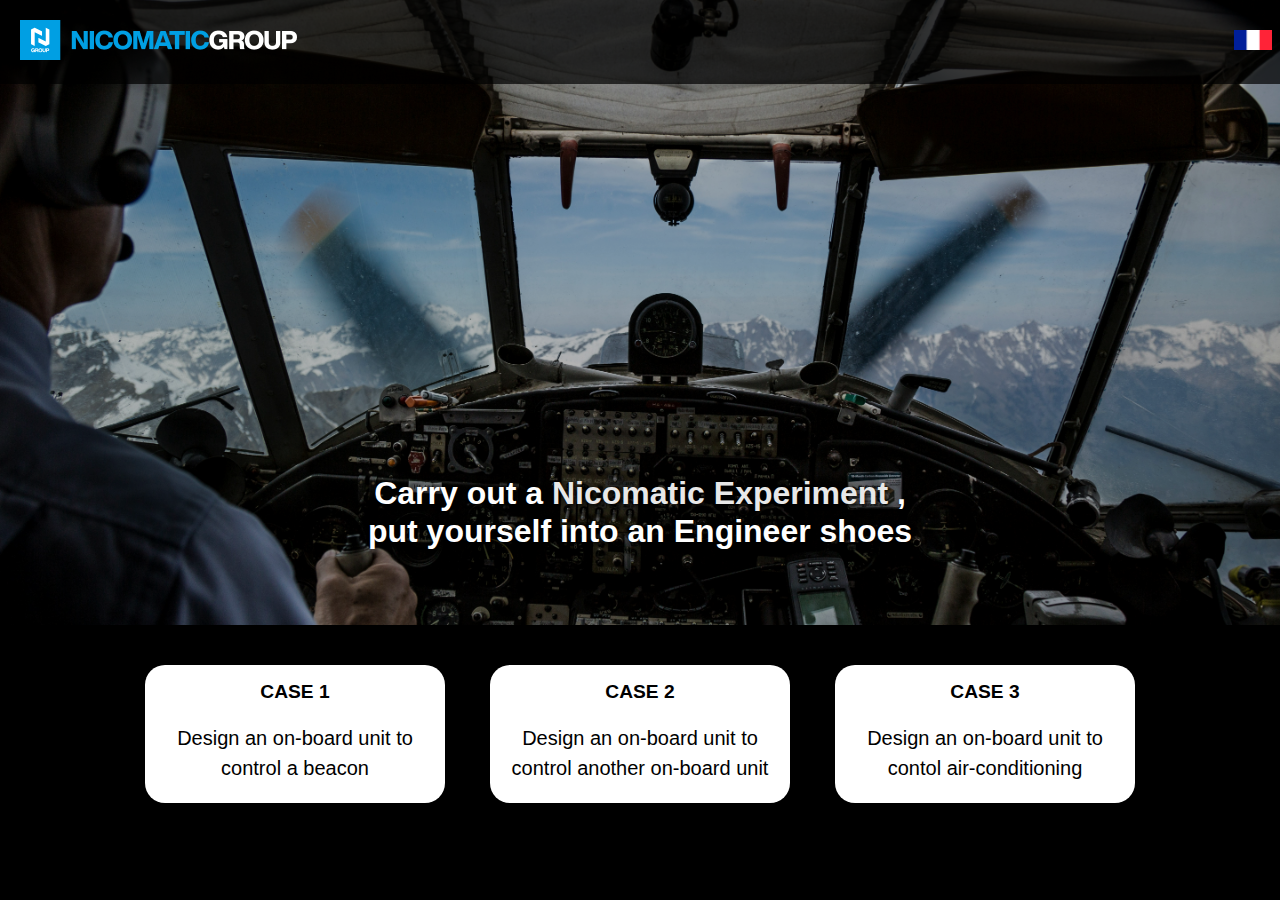
==== indexEN.html @ e18bc5f3 "version anglaise et francaise" ====
<!DOCTYPE html>
<html lang="fr">
  <head>
    <meta charset="UTF-8" />
    <meta name="viewport" content="width=device-width, initial-scale=1.0" />
    <title>Nicomatic Experiment</title>
    <link rel="stylesheet" href="./assets/styles/styles.css" />
  </head>
  <body>
    <header>
      <div class="logo">
        <img
          src="./assets/img/NicomaticGroup_Logo_Horizontal_White 1.png"
          alt="Nicomatic Group"
        />
      </div>
      <div class="language-switcher">
        <!-- <img src="./assets/img/FrenchFlag.jpg" alt="Français" />
        <span>Français</span> -->
        <a href="index.html" class="language-switcher">
          <img src="./assets/img/FrenchFlag.jpg" alt="Français" />
        </a>
      </div>
    </header>

    <section class="hero">
      <img
        src="./assets/img/laurent-perren-S3xxiedz0hE-unsplash 1.jpg"
        alt="Cockpit d'avion"
        class="hero-image"
      />
      <div class="hero-text">
        <h1>
          Carry out a<span> Nicomatic Experiment </span>,<br /> put yourself into an Engineer shoes
        </h1>
      </div>
    </section>

    <section class="scenarios">
      <div class="scenario">
        <a href="scenarioEN.html?scenario=1en">
          <h2>CASE 1</h2>
            <!-- Réaliser le pilotage d’un équipement embarqué pour gérer l’air conditionné -->
            <p>Design an on-board unit to control a beacon</p>
        </a>
      </div>
      <div class="scenario">
        <a href="scenarioEN.html?scenario=2en">
          <h2>CASE 2</h2>
          <!-- <p>Réaliser le pilotage d’un équipement embarqué pour gérer l’allumage, le standby ou l’extinction d'une balise</p> -->
          <p>Design an on-board unit to control another on-board unit</p>
        </a>
      </div>
      <div class="scenario">
        <a href="scenarioEN.html?scenario=3en">
          <h2>CASE 3</h2>
          <!-- <p>Réaliser le pilotage d’un équipement embarqué pour gérer l’allumage ou l’extinction d’un autre équipement embarqué</p> -->
          <p>Design an on-board unit to contol air-conditioning</p>
        </a>
      </div>
    </section>
  </body>
</html>
---- assets/styles/styles.css ----
@font-face {
  font-family: "Helvetica Now Display";
  src: url("./assets/fonts/HelveticaNowDisplay.woff2") format("woff2"),
    url("./assets/fonts/HelveticaNowDisplay.woff") format("woff");
  font-weight: normal;
  font-style: normal;
}

a {
  text-decoration: none;
}

body {
  margin: 0;
  font-family: "Helvetica Now Display", Arial, sans-serif;
  background-color: #000;
  color: white;
}

header {
  display: flex;
  justify-content: space-between;
  align-items: center;
  padding: 20px 0 20px 0;
  background-color: rgba(0, 0, 0, 0.7); /* Fond semi-transparent */
  position: absolute;
  top: 0;
  width: 100%;
  z-index: 1000; /* Pour s'assurer que le header reste au-dessus de l'image */
}

.logo img {
  height: 40px;
  margin-left: 20px;
}

.language-switcher {
  /* display: none; */
  align-items: center;
  font-size: 16px;
}

.language-switcher img {
  height: 20px;
  margin-right: 8px;
}

.hero {
  position: relative;
  text-align: center;
  height: 625px;
}

.hero-image {
  width: 100%;
  height: 625px;
  object-fit: cover;
  opacity: 0.7; /* Ajuste l'opacité de l'image elle-même, tout en gardant le texte opaque */
}

.hero-text {
  position: absolute;
  top: 82%;
  left: 50%;
  transform: translate(-50%, -50%);
  color: white;
  padding: 10px 20px;
  border-radius: 5px;
  text-shadow: 2px 2px 4px rgba(0, 0, 0, 0.8); /* Ajoute une ombre portée pour améliorer la lisibilité */
}

.hero-text h1 {
  font-size: 2em;
  line-height: 1.2;
}

.hero-text span {
  font-weight: bold;
  color: #e8e8e8;
}

.scenarios {
  display: flex;
  background-color: #000;
  width: 100%;
  justify-content: center;
  gap: 45px;
  padding-top: 40px;
  padding-bottom: 50px; /* Ajoute un espacement en bas pour équilibrer le design */
}

.scenario {
  background-color: #fff;
  border-radius: 20px;
  text-align: center;
  width: 300px;
  box-shadow: 0 4px 6px rgba(0, 0, 0, 0.1);
  height: auto;
}

.scenario h2 {
  font-size: 1.2em;
  color: #000;
  margin-bottom: 15px;
  font-weight: 600;
}

.scenario p {
  font-family: "Helvetica Now Display", Arial, sans-serif;
  font-size: 20px;
  color: #000;
  margin: 0;
  line-height: 1.5;
  padding: 5px 20px 20px 20px;
}
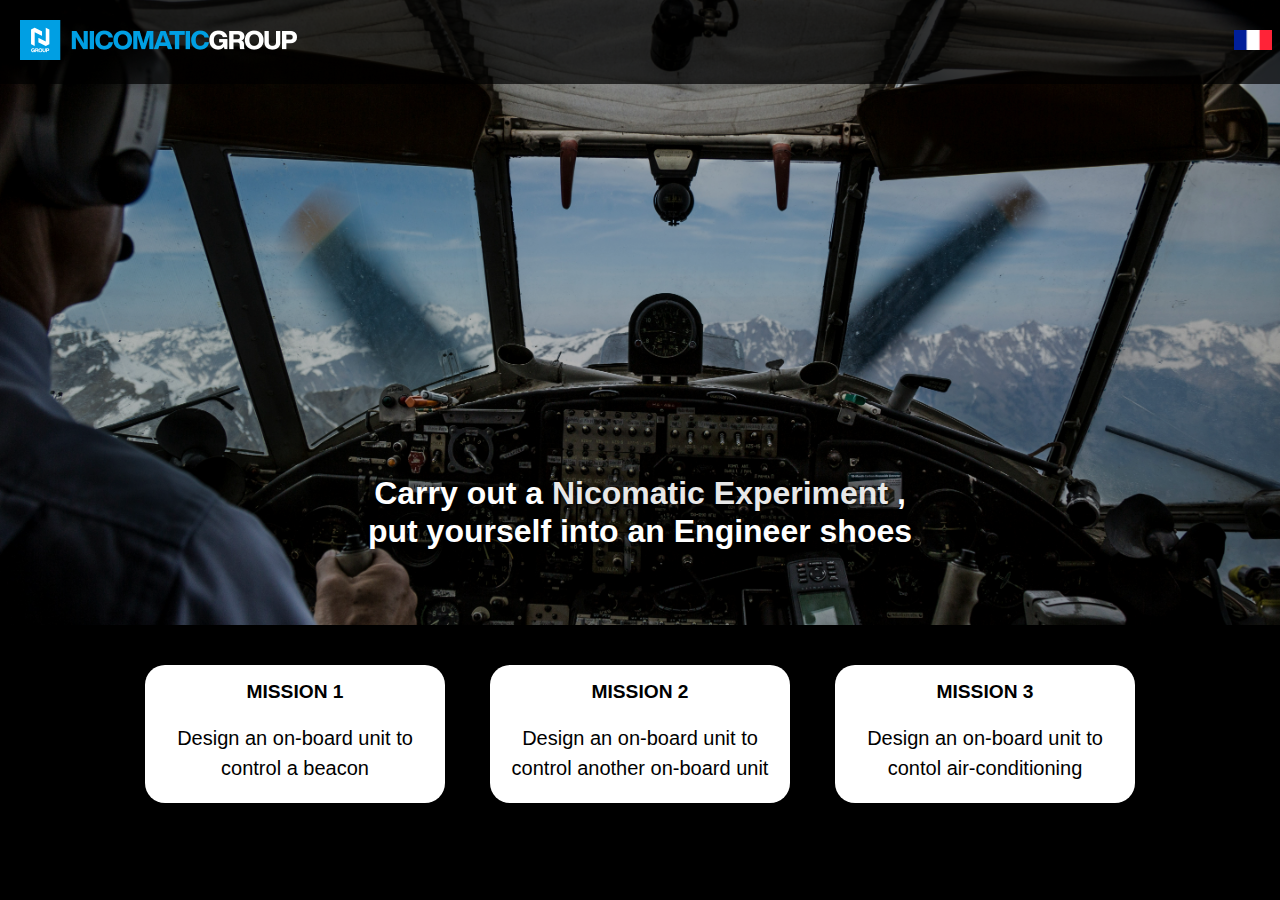
==== commit 0f541fb3: "renommage MISSION ald CASE" ====
--- a/indexEN.html
+++ b/indexEN.html
@@ -39,21 +39,21 @@
     <section class="scenarios">
       <div class="scenario">
         <a href="scenarioEN.html?scenario=1en">
-          <h2>CASE 1</h2>
+          <h2>MISSION 1</h2>
             <!-- Réaliser le pilotage d’un équipement embarqué pour gérer l’air conditionné -->
             <p>Design an on-board unit to control a beacon</p>
         </a>
       </div>
       <div class="scenario">
         <a href="scenarioEN.html?scenario=2en">
-          <h2>CASE 2</h2>
+          <h2>MISSION 2</h2>
           <!-- <p>Réaliser le pilotage d’un équipement embarqué pour gérer l’allumage, le standby ou l’extinction d'une balise</p> -->
           <p>Design an on-board unit to control another on-board unit</p>
         </a>
       </div>
       <div class="scenario">
         <a href="scenarioEN.html?scenario=3en">
-          <h2>CASE 3</h2>
+          <h2>MISSION 3</h2>
           <!-- <p>Réaliser le pilotage d’un équipement embarqué pour gérer l’allumage ou l’extinction d’un autre équipement embarqué</p> -->
           <p>Design an on-board unit to contol air-conditioning</p>
         </a>
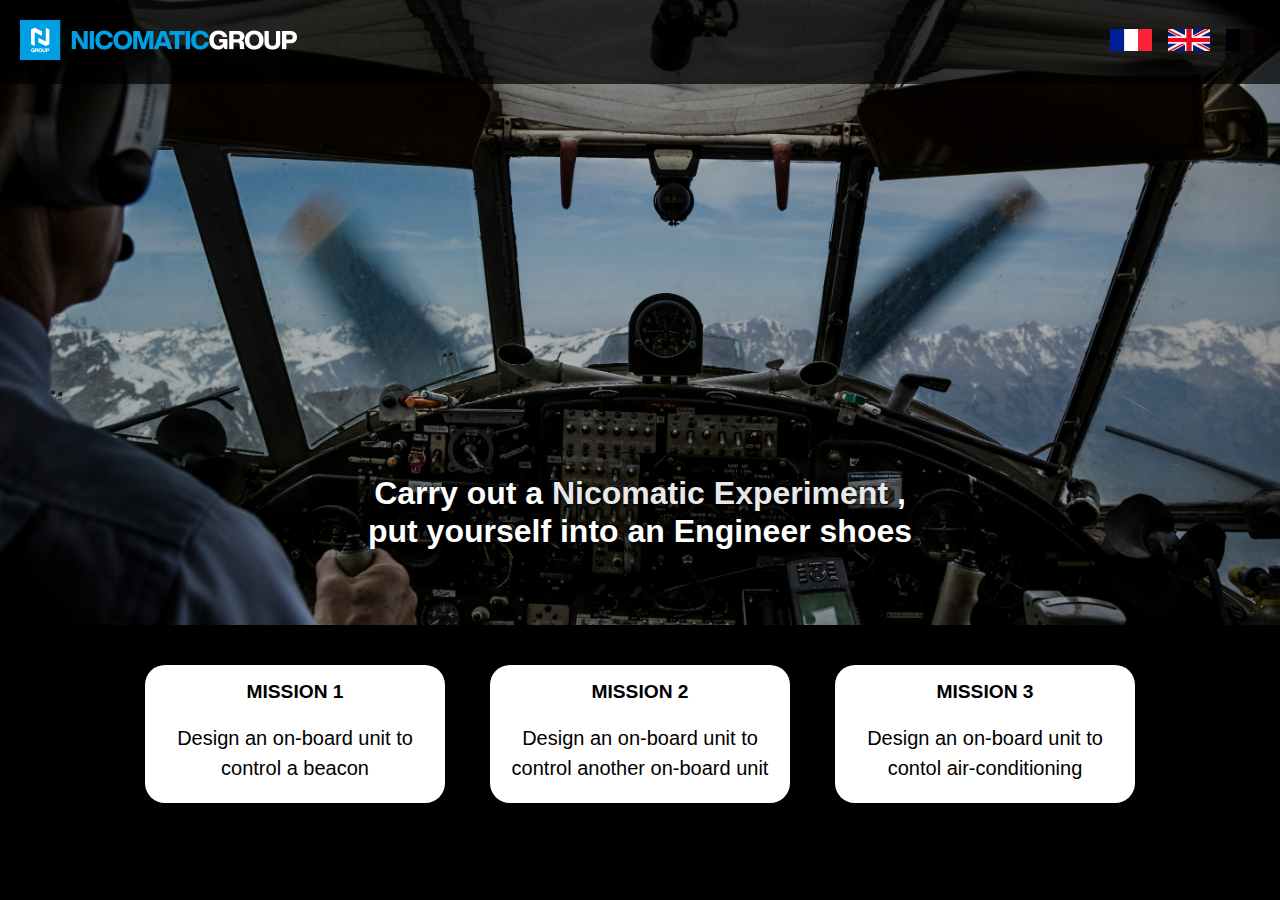
==== commit 9ae68b2a: "maj drapeaux" ====
--- a/indexEN.html
+++ b/indexEN.html
@@ -19,6 +19,12 @@
         <span>Français</span> -->
         <a href="index.html" class="language-switcher">
           <img src="./assets/img/FrenchFlag.jpg" alt="Français" />
+        </a>
+        <a href="indexEN.html" class="language-switcher">
+          <img src="./assets/img/UkFlag.jpg" alt="English" />
+        </a>
+        <a class="language-switcher">
+        <img src="./assets/img/noir.jpg" alt="N/A" />
         </a>
       </div>
     </header>
--- a/assets/styles/styles.css
+++ b/assets/styles/styles.css
@@ -41,8 +41,8 @@
 }
 
 .language-switcher img {
-  height: 20px;
-  margin-right: 8px;
+  height: 22px;
+  margin-right: 12px;
 }
 
 .hero {
